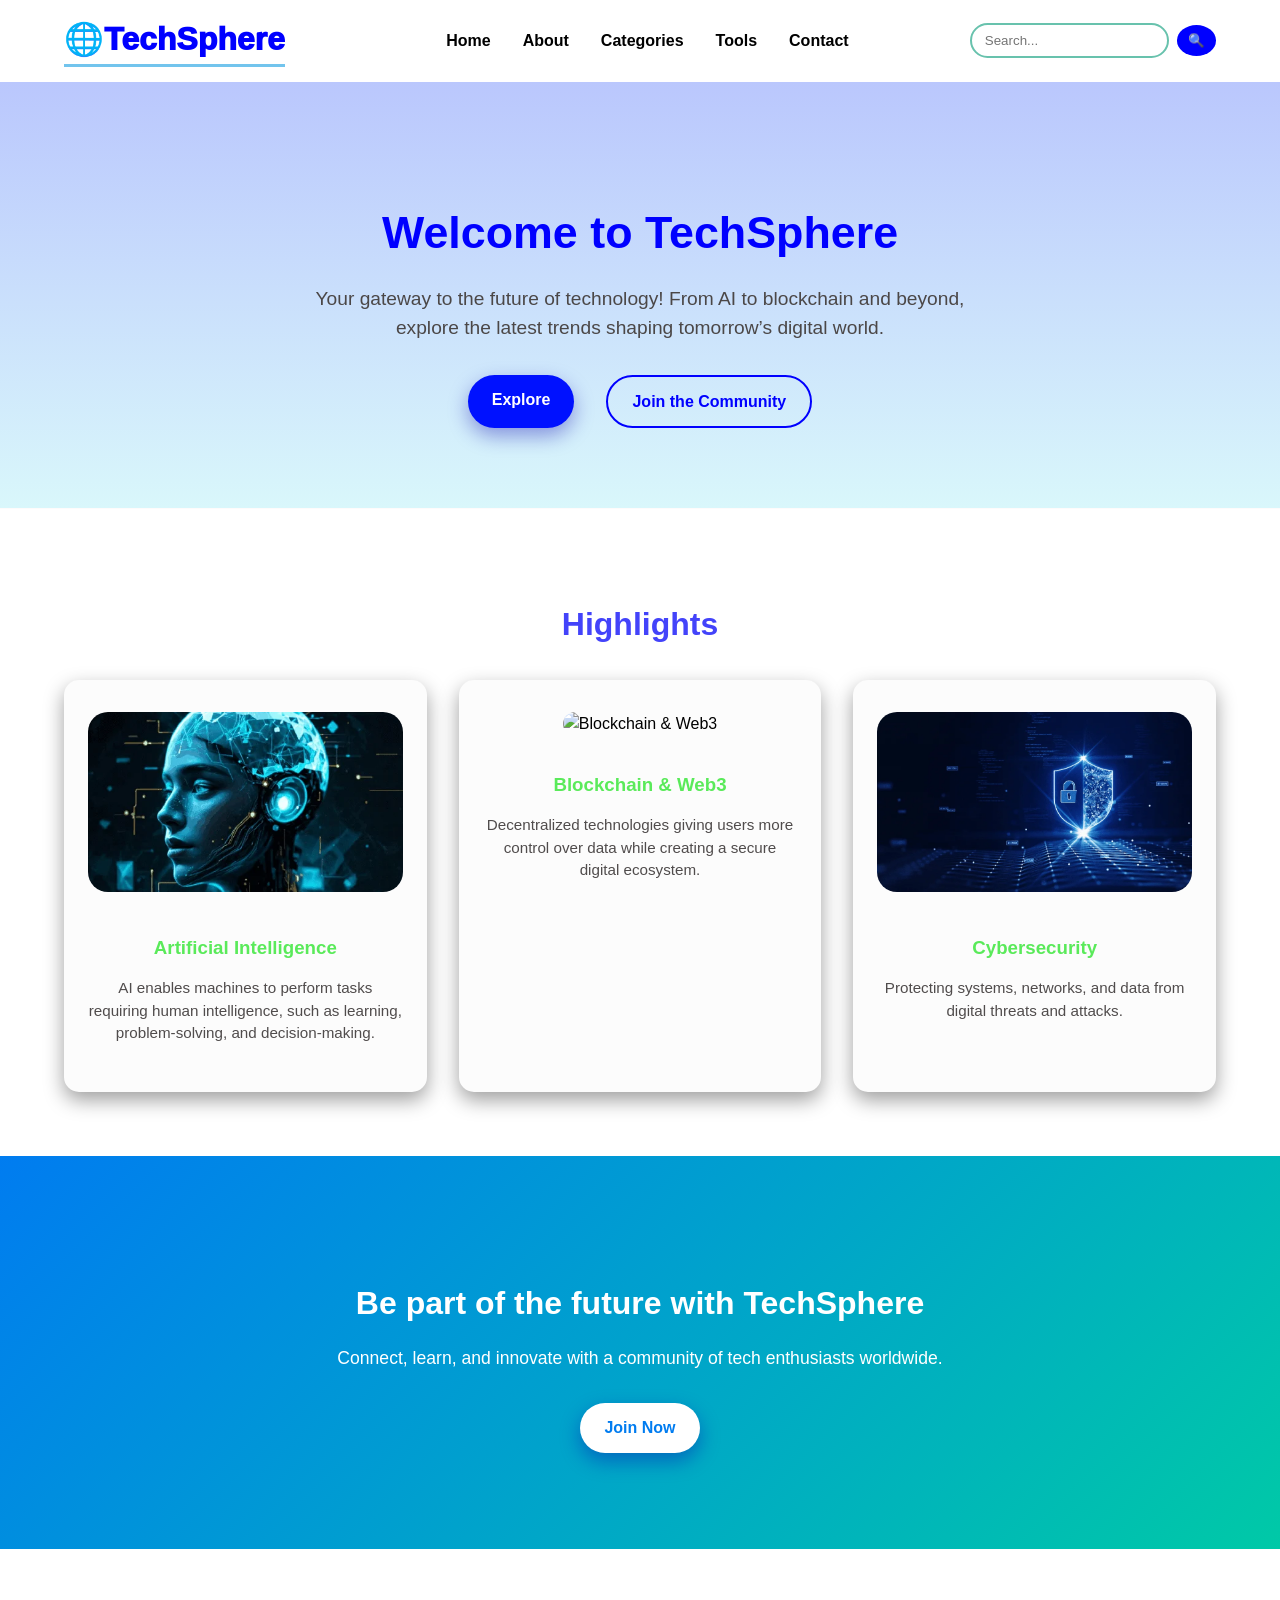
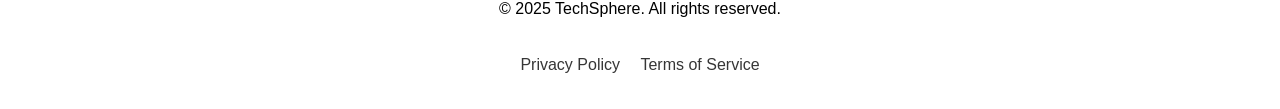
==== index.html @ ffbec277 "index" ====
<!DOCTYPE html>
<html lang="en">
<head>
    <meta charset="UTF-8">
    <meta name="viewport" content="width=device-width, initial-scale=1.0">
    <title>TechSphere: Your Gateway to Innovation</title>
    <link rel="stylesheet" href="../assets/css/home.css">
    
</head>
<body>
    <header>
        <div class="container header-container">
            <a href="#" class="logo">🌐TechSphere</a>
            <nav>
                <ul class="nav-links">
                    <li><a href="index.html">Home</a></li>
                    <li><a href="about.html">About</a></li>
                    <li><a href="categories.html">Categories</a></li>
                    <li><a href="tools.html">Tools</a></li>
                    <li><a href="contact.html">Contact</a></li>
                </ul>
            </nav>
            <div class="search-bar">
                <input type="text" placeholder="Search...">
                <button>🔍</button>
            </div>
        </div>
    </header>
    <section class="hero-section">
        <div class="container hero-content">
            <h1>Welcome to TechSphere</h1>
            <p>Your gateway to the future of technology! From AI to blockchain and beyond, explore the latest trends shaping tomorrow’s digital world.</p>
            <div class="hero-buttons">
                <a href="explore.html" class="btn primary-btn">Explore</a>
                <a href="community.html" class="btn secondary-btn">Join the Community</a>
            </div>
        </div>
    </section>
    <section class="highlights-section">
        <div class="container">
            <h2>Highlights</h2>
            <div class="highlight-cards">
                <div class="highlight-card">
                    <img src="../assets/image/ai.webp" alt="Artificial Intelligence">
                    <h3>Artificial Intelligence</h3>
                    <p>AI enables machines to perform tasks requiring human intelligence, such as learning, problem-solving, and decision-making.</p>
                </div>
                <div class="highlight-card">
                    <img src="../assets/image/web.gif" alt="Blockchain & Web3">
                    <h3>Blockchain & Web3</h3>
                    <p>Decentralized technologies giving users more control over data while creating a secure digital ecosystem.</p>
                </div>
                <div class="highlight-card">
                    <img src="../assets/image/Cybersecurity.webp" alt="Cybersecurity">
                    <h3>Cybersecurity</h3>
                    <p>Protecting systems, networks, and data from digital threats and attacks.</p>
                </div>
            </div>
        </div>
    </section>
    <section class="community-section">
        <div class="container">
            <h2>Be part of the future with TechSphere</h2>
            <p>Connect, learn, and innovate with a community of tech enthusiasts worldwide.</p>
            <a href="community.html" class="btn primary-btn">Join Now</a>
        </div>
    </section>
    <footer>
        <div class="container footer-container">
            <p>&copy; 2025 TechSphere. All rights reserved.</p>
            <div class="footer-links">
                <a href="policy.html">Privacy Policy</a>
                <a href="term.html">Terms of Service</a>
            </div>
        </div>
    </footer>
</body>
</html>
---- assets/css/home.css ----
:root {
  --primary-color: #007CF0;       
  --secondary-color: #00C9A7;     
  --accent-color: #1DE9B6;        
  --bg-light: #F9FAFC;           
  --text-dark: #1A1A1A;          
  --text-gray: #555;             
  --card-bg: #FFFFFF;            
  --shadow: 0 4px 15px rgba(0, 0, 0, 0.1);
  --transition: all 0.3s ease;
}

body {
  margin: 0;
  padding: 0;
  box-sizing: border-box;
  font-family: 'Poppins', sans-serif;
  background-color: white;
  color: black;
  line-height: 1.5;
}
.container {
  width: 90%;
  max-width: 1200px;
  margin: 0 auto;
}

.header-container {
  display: flex;
  align-items: center;
  justify-content: space-between;
  padding: 0.8rem 0;
}

.logo {
  font-size: 2rem;
  font-weight: 1000;
  color: blue;
  text-decoration: none;
}

.logo:hover {
  color:rgb(123, 194, 123);
}

.logo::after {
    content: '';
    display: block;
    width: 100%;
    height: 3px;
    background-color: #72c4ed;
    margin: 0.1rem auto 0;
}
.nav-links {
  list-style: none;
  display: flex;
  gap: 2rem;
}

.nav-links a {
  text-decoration: none;
  color: black;
  font-weight: 700;
  position: relative;
}

.nav-links a::after {
  content: '';
  position: absolute;
  width: 0%;
  height: 2px;
  bottom: -4px;
  left: 0;
  background: blue;
  transition: width 0.3s ease;
}

.nav-links a:hover::after {
  width: 100%;
}

.nav-links a:hover {
  color: blue;
}

.search-bar {
  display: flex;
  align-items: center;
  gap: 0.5rem;
}

.search-bar input {
  padding: 0.5rem 0.8rem;
  border: 2px solid #68c2ad;
  border-radius: 25px;
  outline: none;
}

.search-bar input:focus {
  border-color: blue;
  box-shadow: black 0 0 5px rgba(0, 123, 255, 0.5);
}

.search-bar button {
  background: blue;
  color: #fff;
  border: none;
  border-radius: 50%;
  padding: 0.5rem 0.7rem;
  cursor: pointer;
}

.search-bar button:hover {
  background: rgb(91, 158, 111);
}

.hero-section {
  background: linear-gradient(180deg, #bac7fd, #d9f7fb);
  text-align: center;
  padding: 5rem 1rem;
  border-bottom: 1px solid #fdfbfb;
}

.hero-content h1 {
  font-size: 2.8rem;
  color: blue;
  margin-bottom: 1rem;
}

.hero-content p {
  color: rgb(75, 71, 71);
  font-size: 1.2rem;
  margin-bottom: 2rem;
  max-width: 700px;
  margin-inline: auto;
}

.hero-buttons {
  display: flex;
  justify-content: center;
  gap: 2rem;
}

.btn {
  display: inline-block;
  padding: 0.8rem 1.5rem;
  border-radius: 30px;
  font-weight: 600;
  text-decoration: none;
}

.primary-btn {
  background: rgb(0, 17, 255);
  color: #fff;
   box-shadow: 0 8px 20px rgba(7, 2, 173, 0.381);
 transition: transform 0.3s ease, box-shadow 0.3s ease;
}

.primary-btn:hover {
  background: rgb(24, 49, 176);
  transform: translateY(-2px);
  transform: translateY(-5px);
  box-shadow: 0 8px 20px rgb(53, 52, 52);
}

.secondary-btn {
  background: transparent;
  border: 2px solid blue;
  color: blue;
}

.secondary-btn:hover {
  background: blue;
  color: #fff;
}


.highlights-section {
  padding: 4rem 0;
  background: #fff;
  text-align: center;
}

.highlights-section h2 {
  font-size: 2rem;
  color: rgb(67, 67, 250);
  margin-bottom: 2rem;
}

.highlight-cards {
  display: grid;
  grid-template-columns: repeat(3, 1fr);
  gap: 2rem;
}

.highlight-card {
  background:rgb(252, 252, 252);
  border-radius: 15px;
  padding: 2rem 1.5rem;
  box-shadow: 0 8px 20px rgba(0, 0, 0, 0.381);
  transition: transform 0.3s ease, box-shadow 0.3s ease;
}

.highlight-card:hover {
    transform: translateY(-5px);
    box-shadow: 0 16px 40px rgb(49, 49, 49);
}

.highlight-card img {
  width: 100%;
  height: 180px;
  object-fit: cover;
  border-radius: 20px;
  margin-bottom: 1rem;
}

.highlight-card h3 {
  color: rgb(90, 234, 90);
  margin-bottom: 0.5rem;
}

.highlight-card p {
  color: rgb(80, 76, 76);
  font-size: 0.95rem;
}

.community-section {
  background: linear-gradient(135deg, #007CF0, #00C9A7);
  color: #fff;
  text-align: center;
  padding: 6rem 1rem;
}

.community-section h2 {
  font-size: 2rem;
  margin-bottom: 1rem;
}

.community-section p {
  font-size: 1.1rem;
  margin-bottom: 2rem;
}

.community-section .btn {
  background: #fff;
  color: #007CF0;
  border: none;
}

.community-section .btn:hover {
  background: #f5f5f5;
  transform: scale(1.05);
}

footer {
  background: #ffffff;
  color: #000000;
  padding: 2rem 0;
  text-align: center;
}

.footer-container {
  display: flex;
  flex-direction: column;
  gap: 1rem;
}

.footer-links a {
  color: #363636;
  margin: 0 0.5rem;
  text-decoration: none;
}

.footer-links a:hover {
  color: blue;
}
.footer-note {
  font-size: 0.9rem;
  color: #777777;
}
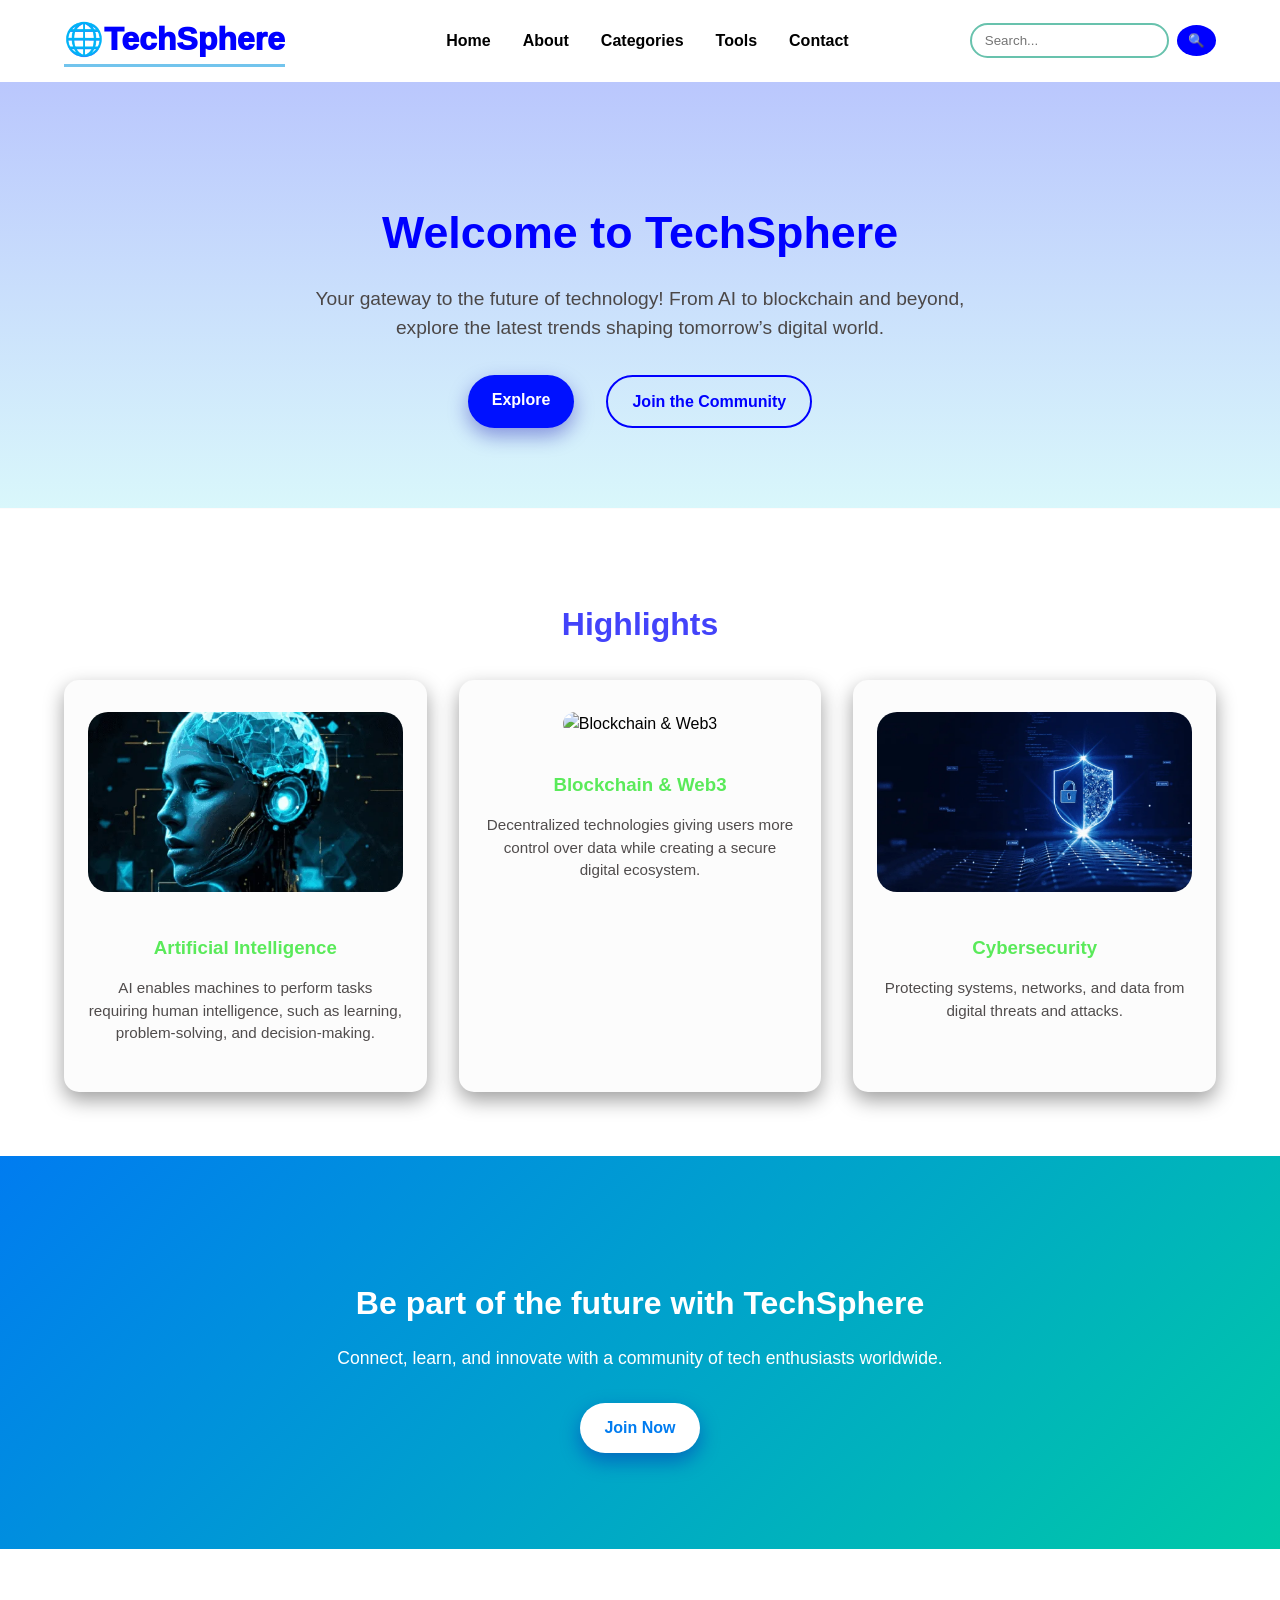
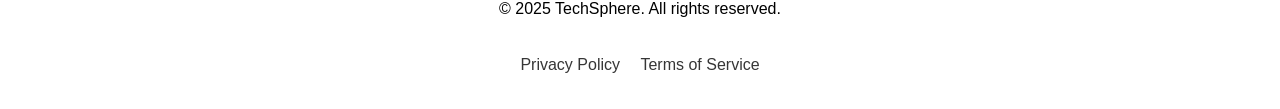
==== commit 412e9363: "testing" ====
--- a/index.html
+++ b/index.html
@@ -4,7 +4,7 @@
     <meta charset="UTF-8">
     <meta name="viewport" content="width=device-width, initial-scale=1.0">
     <title>TechSphere: Your Gateway to Innovation</title>
-    <link rel="stylesheet" href="../assets/css/home.css">
+    <link rel="stylesheet" href="assets/css/home.css">
     
 </head>
 <body>
